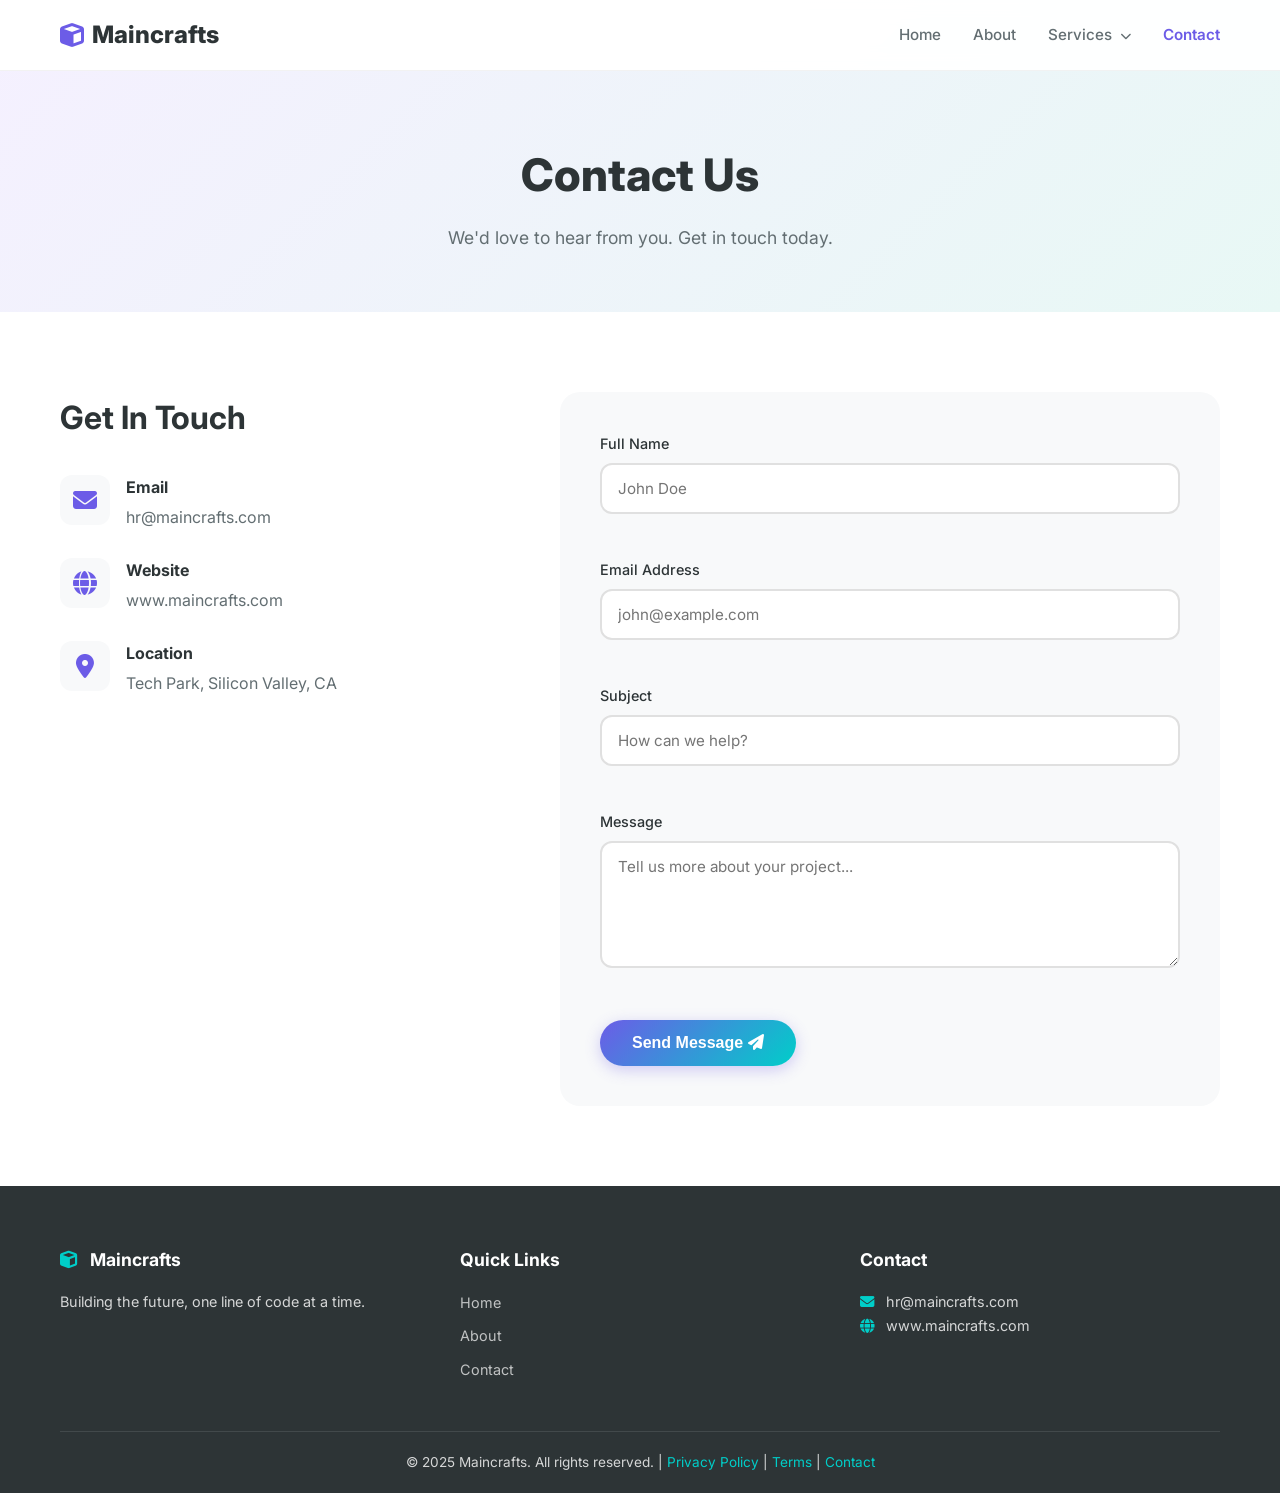
==== contact.html @ 0f5bc355 "Maincrafts multi-page website - Home, About, Contact with form validation" ====
<!DOCTYPE html>
<html lang="en">
<head>
    <meta charset="UTF-8">
    <meta name="viewport" content="width=device-width, initial-scale=1.0">
    <title>Contact - Maincrafts</title>
    <link rel="preconnect" href="https://fonts.googleapis.com">
    <link href="https://fonts.googleapis.com/css2?family=Inter:wght@400;500;600;700;800&display=swap" rel="stylesheet">
    <link rel="stylesheet" href="https://cdnjs.cloudflare.com/ajax/libs/font-awesome/6.5.0/css/all.min.css">
    <link rel="stylesheet" href="css/style.css">
</head>
<body>
    <header class="header">
        <nav class="navbar">
            <div class="nav-container">
                <a href="index.html" class="logo">
                    <i class="fas fa-cube"></i> Maincrafts
                </a>
                <button class="nav-toggle" aria-label="Toggle navigation">
                    <i class="fas fa-bars"></i>
                </button>
                <ul class="nav-menu">
                    <li><a href="index.html">Home</a></li>
                    <li><a href="about.html">About</a></li>
                    <li class="dropdown">
                        <a href="#" class="dropdown-toggle">Services <i class="fas fa-chevron-down"></i></a>
                        <ul class="dropdown-menu">
                            <li><a href="#">Web Development</a></li>
                            <li><a href="#">Mobile Apps</a></li>
                            <li><a href="#">Cloud Solutions</a></li>
                        </ul>
                    </li>
                    <li><a href="contact.html" class="active">Contact</a></li>
                </ul>
            </div>
        </nav>
    </header>

    <main>
        <section class="page-header">
            <div class="container">
                <h1>Contact Us</h1>
                <p>We'd love to hear from you. Get in touch today.</p>
            </div>
        </section>

        <section class="contact-section">
            <div class="container">
                <div class="contact-grid">
                    <div class="contact-info">
                        <h2>Get In Touch</h2>
                        <div class="info-item">
                            <i class="fas fa-envelope"></i>
                            <div>
                                <h4>Email</h4>
                                <p>hr@maincrafts.com</p>
                            </div>
                        </div>
                        <div class="info-item">
                            <i class="fas fa-globe"></i>
                            <div>
                                <h4>Website</h4>
                                <p>www.maincrafts.com</p>
                            </div>
                        </div>
                        <div class="info-item">
                            <i class="fas fa-map-marker-alt"></i>
                            <div>
                                <h4>Location</h4>
                                <p>Tech Park, Silicon Valley, CA</p>
                            </div>
                        </div>
                    </div>
                    <div class="contact-form-wrapper">
                        <form id="contactForm" class="contact-form" novalidate>
                            <div class="form-group">
                                <label for="name">Full Name</label>
                                <input type="text" id="name" name="name" placeholder="John Doe" required>
                                <span class="error-message"></span>
                            </div>
                            <div class="form-group">
                                <label for="email">Email Address</label>
                                <input type="email" id="email" name="email" placeholder="john@example.com" required>
                                <span class="error-message"></span>
                            </div>
                            <div class="form-group">
                                <label for="subject">Subject</label>
                                <input type="text" id="subject" name="subject" placeholder="How can we help?" required>
                                <span class="error-message"></span>
                            </div>
                            <div class="form-group">
                                <label for="message">Message</label>
                                <textarea id="message" name="message" rows="5" placeholder="Tell us more about your project..." required></textarea>
                                <span class="error-message"></span>
                            </div>
                            <button type="submit" class="btn btn-primary">Send Message <i class="fas fa-paper-plane"></i></button>
                        </form>
                        <div id="formSuccess" class="form-success hidden">
                            <i class="fas fa-check-circle"></i>
                            <h3>Message Sent Successfully!</h3>
                            <p>We'll get back to you within 24 hours.</p>
                        </div>
                    </div>
                </div>
            </div>
        </section>
    </main>

    <footer class="footer">
        <div class="container">
            <div class="footer-content">
                <div class="footer-section">
                    <h4><i class="fas fa-cube"></i> Maincrafts</h4>
                    <p>Building the future, one line of code at a time.</p>
                </div>
                <div class="footer-section">
                    <h4>Quick Links</h4>
                    <ul>
                        <li><a href="index.html">Home</a></li>
                        <li><a href="about.html">About</a></li>
                        <li><a href="contact.html">Contact</a></li>
                    </ul>
                </div>
                <div class="footer-section">
                    <h4>Contact</h4>
                    <p><i class="fas fa-envelope"></i> hr@maincrafts.com</p>
                    <p><i class="fas fa-globe"></i> www.maincrafts.com</p>
                </div>
            </div>
            <div class="footer-bottom">
                <p>&copy; 2025 Maincrafts. All rights reserved. | <a href="#">Privacy Policy</a> | <a href="#">Terms</a> | <a href="contact.html">Contact</a></p>
            </div>
        </div>
    </footer>

    <script src="js/script.js"></script>
</body>
</html>
---- css/style.css ----
* {
    margin: 0;
    padding: 0;
    box-sizing: border-box;
}

:root {
    --primary: #6c5ce7;
    --primary-dark: #5a4bd1;
    --secondary: #00cec9;
    --accent: #fd79a8;
    --dark: #2d3436;
    --light: #f8f9fa;
    --text: #636e72;
    --gradient: linear-gradient(135deg, #6c5ce7 0%, #00cec9 100%);
    --shadow: 0 4px 20px rgba(0, 0, 0, 0.1);
    --shadow-hover: 0 8px 30px rgba(0, 0, 0, 0.15);
}

html {
    scroll-behavior: smooth;
}

body {
    font-family: 'Inter', -apple-system, BlinkMacSystemFont, sans-serif;
    color: var(--text);
    line-height: 1.6;
    overflow-x: hidden;
}

a {
    text-decoration: none;
    color: inherit;
}

ul {
    list-style: none;
}

.container {
    max-width: 1200px;
    margin: 0 auto;
    padding: 0 20px;
}

.section-title {
    text-align: center;
    font-size: 2.2rem;
    color: var(--dark);
    margin-bottom: 3rem;
    position: relative;
}

.section-title::after {
    content: '';
    display: block;
    width: 60px;
    height: 4px;
    background: var(--gradient);
    margin: 12px auto 0;
    border-radius: 2px;
}

.btn {
    display: inline-block;
    padding: 14px 32px;
    border-radius: 50px;
    font-weight: 600;
    font-size: 1rem;
    cursor: pointer;
    transition: all 0.3s ease;
    border: none;
}

.btn-primary {
    background: var(--gradient);
    color: white;
    box-shadow: 0 4px 15px rgba(108, 92, 231, 0.3);
}

.btn-primary:hover {
    transform: translateY(-2px);
    box-shadow: 0 8px 25px rgba(108, 92, 231, 0.4);
}

.highlight {
    background: var(--gradient);
    -webkit-background-clip: text;
    -webkit-text-fill-color: transparent;
    background-clip: text;
}

.navbar {
    position: fixed;
    top: 0;
    width: 100%;
    z-index: 1000;
    background: rgba(255, 255, 255, 0.95);
    backdrop-filter: blur(10px);
    border-bottom: 1px solid rgba(0, 0, 0, 0.05);
}

.nav-container {
    max-width: 1200px;
    margin: 0 auto;
    padding: 0 20px;
    display: flex;
    justify-content: space-between;
    align-items: center;
    height: 70px;
}

.logo {
    font-size: 1.5rem;
    font-weight: 800;
    color: var(--dark);
    display: flex;
    align-items: center;
    gap: 8px;
}

.logo i {
    color: var(--primary);
}

.nav-menu {
    display: flex;
    align-items: center;
    gap: 32px;
}

.nav-menu a {
    font-weight: 500;
    color: var(--text);
    transition: color 0.3s;
    font-size: 0.95rem;
}

.nav-menu a:hover,
.nav-menu a.active {
    color: var(--primary);
}

.nav-menu a.active {
    font-weight: 600;
}

.nav-toggle {
    display: none;
    background: none;
    border: none;
    font-size: 1.5rem;
    cursor: pointer;
    color: var(--dark);
}

.dropdown {
    position: relative;
}

.dropdown-toggle i {
    font-size: 0.7rem;
    margin-left: 4px;
}

.dropdown-menu {
    position: absolute;
    top: 100%;
    left: 0;
    background: white;
    border-radius: 12px;
    box-shadow: var(--shadow-hover);
    padding: 8px 0;
    min-width: 200px;
    opacity: 0;
    visibility: hidden;
    transform: translateY(10px);
    transition: all 0.3s ease;
}

.dropdown:hover .dropdown-menu {
    opacity: 1;
    visibility: visible;
    transform: translateY(0);
}

.dropdown-menu li a {
    display: block;
    padding: 10px 20px;
    color: var(--text);
    transition: background 0.3s, color 0.3s;
}

.dropdown-menu li a:hover {
    background: var(--light);
    color: var(--primary);
}

.hero {
    padding: 160px 20px 100px;
    background: linear-gradient(135deg, #f5f0ff 0%, #e8f8f5 50%, #fff5f7 100%);
    text-align: center;
    min-height: 100vh;
    display: flex;
    align-items: center;
    justify-content: center;
}

.hero-content {
    max-width: 800px;
}

.hero-content h1 {
    font-size: 3.5rem;
    font-weight: 800;
    color: var(--dark);
    margin-bottom: 20px;
    line-height: 1.2;
}

.hero-content p {
    font-size: 1.15rem;
    color: var(--text);
    margin-bottom: 36px;
    line-height: 1.8;
}

.features {
    padding: 100px 0;
    background: white;
}

.features-grid {
    display: grid;
    grid-template-columns: repeat(auto-fit, minmax(250px, 1fr));
    gap: 30px;
}

.feature-card {
    text-align: center;
    padding: 40px 30px;
    border-radius: 20px;
    background: white;
    box-shadow: var(--shadow);
    transition: all 0.3s ease;
    border: 1px solid rgba(0, 0, 0, 0.05);
}

.feature-card:hover {
    transform: translateY(-8px);
    box-shadow: var(--shadow-hover);
}

.feature-icon {
    width: 70px;
    height: 70px;
    margin: 0 auto 20px;
    background: var(--gradient);
    border-radius: 18px;
    display: flex;
    align-items: center;
    justify-content: center;
    font-size: 1.8rem;
    color: white;
}

.feature-card h3 {
    font-size: 1.25rem;
    color: var(--dark);
    margin-bottom: 12px;
}

.feature-card p {
    font-size: 0.95rem;
    color: var(--text);
}

.page-header {
    padding: 140px 0 60px;
    background: linear-gradient(135deg, #f5f0ff 0%, #e8f8f5 100%);
    text-align: center;
}

.page-header h1 {
    font-size: 2.8rem;
    font-weight: 800;
    color: var(--dark);
    margin-bottom: 12px;
}

.page-header p {
    font-size: 1.1rem;
    color: var(--text);
}

.about-story {
    padding: 80px 0;
    background: white;
}

.about-grid {
    display: grid;
    grid-template-columns: 1fr 1fr;
    gap: 60px;
    align-items: center;
}

.about-text h2 {
    font-size: 2rem;
    color: var(--dark);
    margin-bottom: 20px;
}

.about-text p {
    margin-bottom: 16px;
    line-height: 1.8;
}

.about-image {
    display: flex;
    align-items: center;
    justify-content: center;
    font-size: 10rem;
    color: var(--primary);
    opacity: 0.15;
}

.mission {
    padding: 80px 0;
    background: var(--light);
}

.values-grid {
    display: grid;
    grid-template-columns: repeat(auto-fit, minmax(250px, 1fr));
    gap: 30px;
}

.value-card {
    text-align: center;
    padding: 36px 28px;
    background: white;
    border-radius: 16px;
    box-shadow: var(--shadow);
    transition: transform 0.3s ease;
}

.value-card:hover {
    transform: translateY(-5px);
}

.value-card i {
    font-size: 2.5rem;
    color: var(--primary);
    margin-bottom: 16px;
}

.value-card h3 {
    font-size: 1.2rem;
    color: var(--dark);
    margin-bottom: 10px;
}

.team {
    padding: 80px 0;
    background: white;
}

.team-grid {
    display: grid;
    grid-template-columns: repeat(auto-fit, minmax(280px, 1fr));
    gap: 30px;
}

.team-card {
    text-align: center;
    padding: 36px 24px;
    background: white;
    border-radius: 16px;
    box-shadow: var(--shadow);
    transition: transform 0.3s ease;
}

.team-card:hover {
    transform: translateY(-5px);
}

.team-avatar i {
    font-size: 5rem;
    color: var(--primary);
    opacity: 0.6;
    margin-bottom: 16px;
}

.team-card h3 {
    font-size: 1.2rem;
    color: var(--dark);
    margin-bottom: 4px;
}

.team-role {
    color: var(--primary);
    font-weight: 600;
    font-size: 0.9rem;
    margin-bottom: 12px;
}

.contact-section {
    padding: 80px 0;
    background: white;
}

.contact-grid {
    display: grid;
    grid-template-columns: 1fr 1.5fr;
    gap: 60px;
}

.contact-info h2 {
    font-size: 2rem;
    color: var(--dark);
    margin-bottom: 32px;
}

.info-item {
    display: flex;
    align-items: flex-start;
    gap: 16px;
    margin-bottom: 28px;
}

.info-item i {
    font-size: 1.5rem;
    color: var(--primary);
    width: 50px;
    height: 50px;
    background: var(--light);
    border-radius: 12px;
    display: flex;
    align-items: center;
    justify-content: center;
    flex-shrink: 0;
}

.info-item h4 {
    font-size: 1rem;
    color: var(--dark);
    margin-bottom: 4px;
}

.info-item p {
    color: var(--text);
}

.contact-form-wrapper {
    background: var(--light);
    padding: 40px;
    border-radius: 20px;
}

.form-group {
    margin-bottom: 20px;
}

.form-group label {
    display: block;
    font-weight: 500;
    color: var(--dark);
    margin-bottom: 8px;
    font-size: 0.9rem;
}

.form-group input,
.form-group textarea {
    width: 100%;
    padding: 14px 16px;
    border: 2px solid #e0e0e0;
    border-radius: 12px;
    font-family: inherit;
    font-size: 0.95rem;
    transition: border-color 0.3s;
    background: white;
    outline: none;
}

.form-group input:focus,
.form-group textarea:focus {
    border-color: var(--primary);
}

.form-group input.error,
.form-group textarea.error {
    border-color: #e74c3c;
}

.form-group input.success,
.form-group textarea.success {
    border-color: #27ae60;
}

.error-message {
    display: block;
    color: #e74c3c;
    font-size: 0.8rem;
    margin-top: 6px;
    min-height: 18px;
}

.form-success {
    text-align: center;
    padding: 60px 20px;
}

.form-success i {
    font-size: 4rem;
    color: #27ae60;
    margin-bottom: 20px;
}

.form-success h3 {
    font-size: 1.5rem;
    color: var(--dark);
    margin-bottom: 10px;
}

.hidden {
    display: none;
}

.footer {
    background: var(--dark);
    color: rgba(255, 255, 255, 0.8);
    padding: 60px 0 0;
}

.footer-content {
    display: grid;
    grid-template-columns: repeat(auto-fit, minmax(250px, 1fr));
    gap: 40px;
    margin-bottom: 40px;
}

.footer-section h4 {
    color: white;
    font-size: 1.1rem;
    margin-bottom: 16px;
}

.footer-section p {
    font-size: 0.9rem;
    line-height: 1.7;
}

.footer-section ul li {
    margin-bottom: 8px;
}

.footer-section ul li a {
    color: rgba(255, 255, 255, 0.7);
    transition: color 0.3s;
    font-size: 0.9rem;
}

.footer-section ul li a:hover {
    color: var(--secondary);
}

.footer-section i {
    margin-right: 8px;
    color: var(--secondary);
}

.footer-bottom {
    border-top: 1px solid rgba(255, 255, 255, 0.1);
    padding: 20px 0;
    text-align: center;
    font-size: 0.85rem;
}

.footer-bottom a {
    color: var(--secondary);
    transition: color 0.3s;
}

.footer-bottom a:hover {
    color: white;
}

@media (max-width: 768px) {
    .hero-content h1 {
        font-size: 2.2rem;
    }

    .hero-content p {
        font-size: 1rem;
    }

    .section-title {
        font-size: 1.8rem;
    }

    .nav-toggle {
        display: block;
    }

    .nav-menu {
        position: fixed;
        left: -100%;
        top: 70px;
        flex-direction: column;
        background: white;
        width: 100%;
        text-align: center;
        padding: 40px 0;
        gap: 24px;
        box-shadow: 0 10px 30px rgba(0, 0, 0, 0.1);
        transition: left 0.3s ease;
    }

    .nav-menu.active {
        left: 0;
    }

    .dropdown-menu {
        position: static;
        box-shadow: none;
        opacity: 1;
        visibility: visible;
        transform: none;
        padding: 8px 0;
        display: none;
    }

    .dropdown.active .dropdown-menu {
        display: block;
    }

    .about-grid {
        grid-template-columns: 1fr;
        gap: 30px;
    }

    .contact-grid {
        grid-template-columns: 1fr;
        gap: 40px;
    }

    .contact-form-wrapper {
        padding: 24px;
    }

    .page-header h1 {
        font-size: 2rem;
    }
}

@media (max-width: 480px) {
    .hero {
        padding: 120px 16px 80px;
    }

    .hero-content h1 {
        font-size: 1.8rem;
    }

    .features-grid {
        grid-template-columns: 1fr;
    }

    .footer-content {
        grid-template-columns: 1fr;
        text-align: center;
    }
}
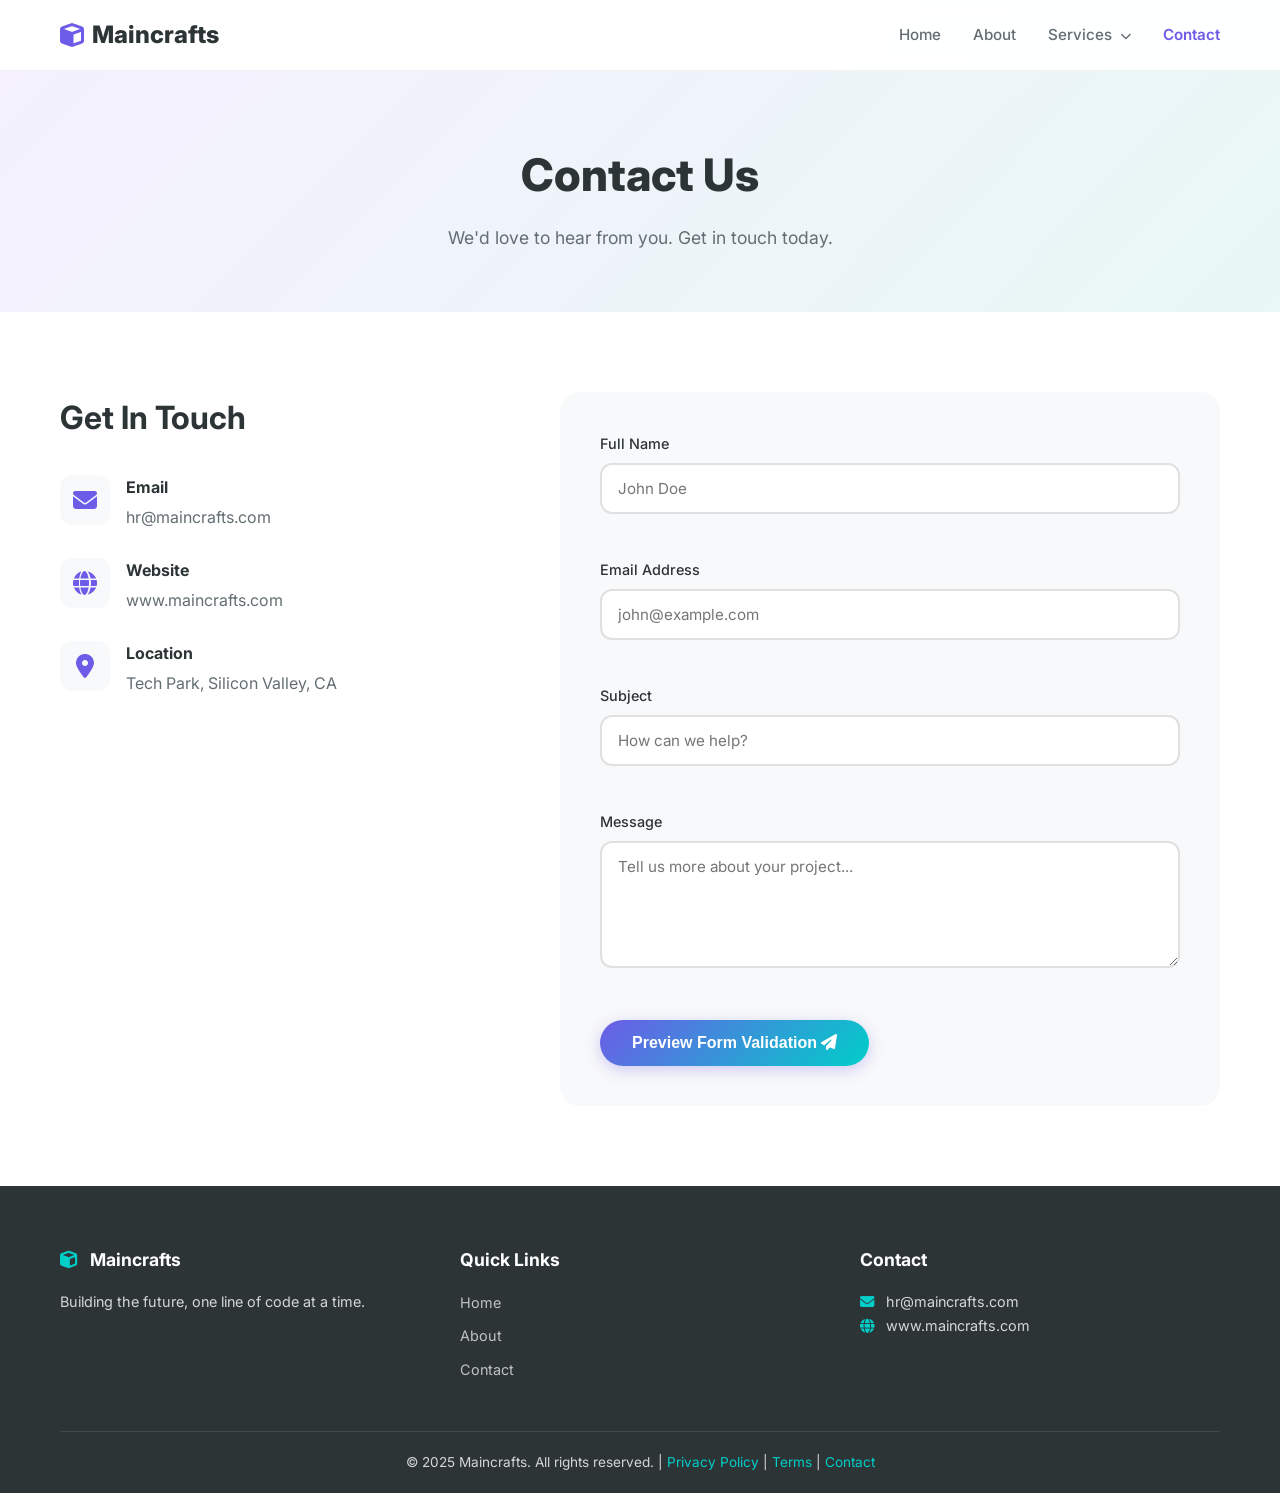
==== commit f6e363b1: "Clarify contact form demo does not send messages" ====
--- a/contact.html
+++ b/contact.html
@@ -93,12 +93,12 @@
                                 <textarea id="message" name="message" rows="5" placeholder="Tell us more about your project..." required></textarea>
                                 <span class="error-message"></span>
                             </div>
-                            <button type="submit" class="btn btn-primary">Send Message <i class="fas fa-paper-plane"></i></button>
+                            <button type="submit" class="btn btn-primary">Preview Form Validation <i class="fas fa-paper-plane"></i></button>
                         </form>
                         <div id="formSuccess" class="form-success hidden">
                             <i class="fas fa-check-circle"></i>
-                            <h3>Message Sent Successfully!</h3>
-                            <p>We'll get back to you within 24 hours.</p>
+                            <h3>Form validation preview complete</h3>
+                            <p>This static demo has no backend. Your message was not sent or stored.</p>
                         </div>
                     </div>
                 </div>
@@ -135,4 +135,4 @@
 
     <script src="js/script.js"></script>
 </body>
-</html>+</html>
